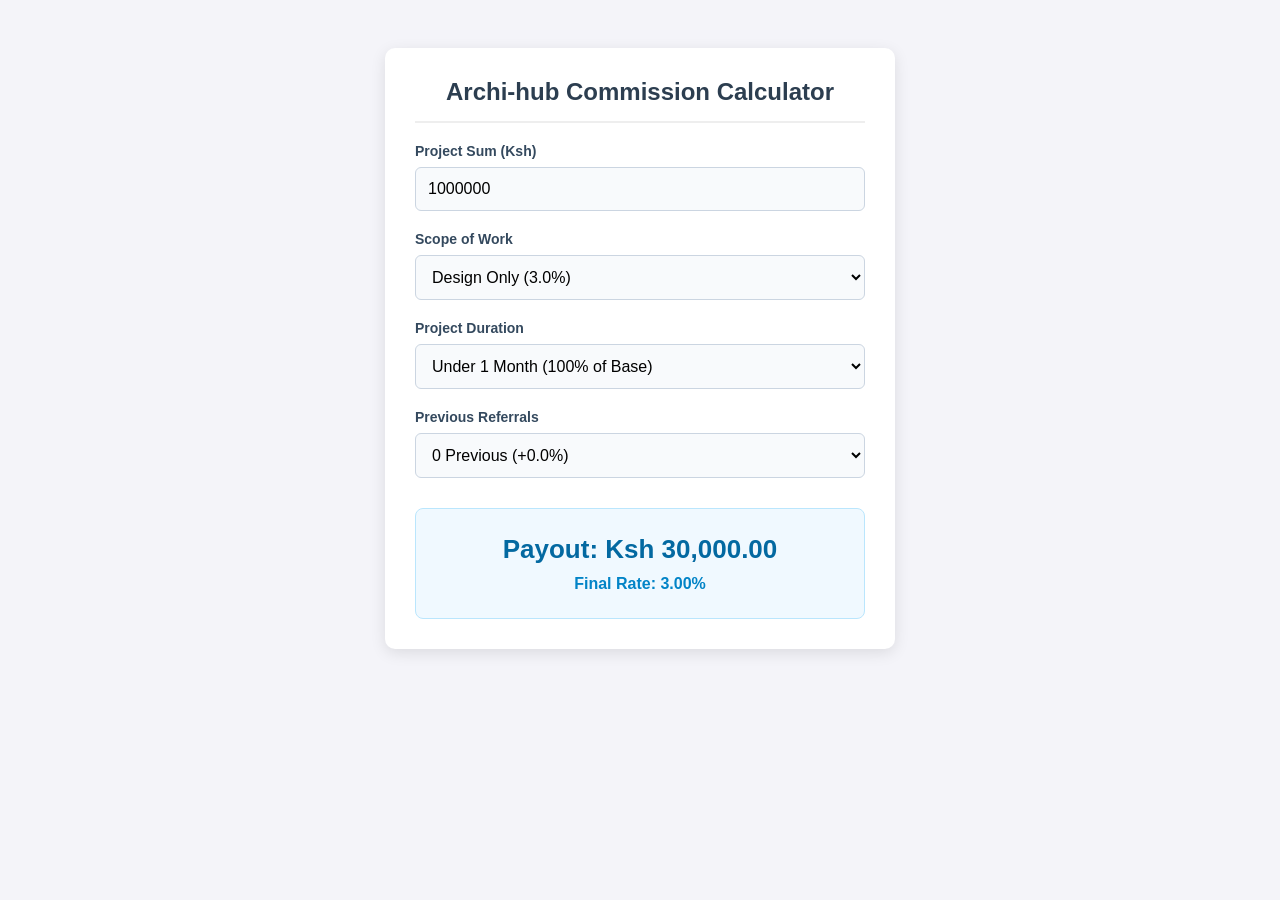
==== index.html @ 9b9b0815 "Rename index.html.html to index.html" ====
<!DOCTYPE html>
<html>
<head>
    <title>Archi-hub Commission Calculator</title>
    <style>
        body { font-family: Arial, sans-serif; background-color: #f4f4f9; padding: 40px; display: flex; justify-content: center; }
        .calculator { background: white; padding: 30px; border-radius: 10px; box-shadow: 0 4px 15px rgba(0,0,0,0.1); width: 100%; max-width: 450px; }
        h2 { text-align: center; color: #2c3e50; margin-top: 0; border-bottom: 2px solid #eee; padding-bottom: 15px; }
        .form-group { margin-bottom: 20px; }
        label { display: block; font-weight: bold; margin-bottom: 8px; color: #34495e; font-size: 14px;}
        input[type="number"], select { width: 100%; padding: 12px; border: 1px solid #cbd5e1; border-radius: 6px; font-size: 16px; box-sizing: border-box; background-color: #f8fafc; }
        input[type="number"]:focus, select:focus { outline: none; border-color: #3b82f6; background-color: #fff; }
        .results { margin-top: 30px; padding: 25px 20px; background-color: #f0f9ff; border: 1px solid #bae6fd; border-radius: 8px; text-align: center; }
        .results h3 { margin: 0; color: #0369a1; font-size: 26px; }
        .results p { margin: 10px 0 0; color: #0284c7; font-size: 16px; font-weight: bold; }
    </style>
</head>
<body>

<div class="calculator">
    <h2>Archi-hub Commission Calculator</h2>
    
    <div class="form-group">
        <label for="projectSum">Project Sum (Ksh)</label>
        <input type="number" id="projectSum" value="1000000" oninput="calculate()">
    </div>

    <div class="form-group">
        <label for="scope">Scope of Work</label>
        <select id="scope" onchange="calculate()">
            <option value="0.03">Design Only (3.0%)</option>
            <option value="0.02">Project Management (2.0%)</option>
            <option value="0.015">Repairs & Renovations (1.5%)</option>
            <option value="0.0125">Design & Construction (1.25%)</option>
            <option value="0.01">Construction Only (1.0%)</option>
        </select>
    </div>

    <div class="form-group">
        <label for="duration">Project Duration</label>
        <select id="duration" onchange="calculate()">
            <option value="1.0">Under 1 Month (100% of Base)</option>
            <option value="0.8">1 to 3 Months (80% of Base)</option>
            <option value="0.6">3 to 6 Months (60% of Base)</option>
            <option value="0.4">Over 6 Months (40% of Base)</option>
        </select>
    </div>

    <div class="form-group">
        <label for="referrals">Previous Referrals</label>
        <select id="referrals" onchange="calculate()">
            <option value="0">0 Previous (+0.0%)</option>
            <option value="0.0025">1 to 3 Previous (+0.25%)</option>
            <option value="0.005">4+ Previous (+0.50%)</option>
        </select>
    </div>

    <div class="results">
        <h3 id="totalPayout">Payout: Ksh 30,000.00</h3>
        <p id="finalRate">Final Rate: 3.00%</p>
    </div>
</div>

<script>
    var _0x41f8=["\x76\x61\x6C\x75\x65","\x70\x72\x6F\x6A\x65\x63\x74\x53\x75\x6D","\x67\x65\x74\x45\x6C\x65\x6D\x65\x6E\x74\x42\x79\x49\x64","\x73\x63\x6F\x70\x65","\x64\x75\x72\x61\x74\x69\x6F\x6E","\x72\x65\x66\x65\x72\x72\x61\x6C\x73","\x65\x6E\x2D\x4B\x45","\x64\x65\x63\x69\x6D\x61\x6C","\x74\x6F\x74\x61\x6C\x50\x61\x79\x6F\x75\x74","\x50\x61\x79\x6F\x75\x74\x3A\x20\x4B\x73\x68\x20","\x66\x6F\x72\x6D\x61\x74","\x69\x6E\x6E\x65\x72\x54\x65\x78\x74","\x66\x69\x6E\x61\x6C\x52\x61\x74\x65","\x46\x69\x6E\x61\x6C\x20\x52\x61\x74\x65\x3A\x20","\x74\x6F\x46\x69\x78\x65\x64","\x25"];function calculate(){var _0xb146x2=parseFloat(document[_0x41f8[2]](_0x41f8[1])[_0x41f8[0]])||0;var _0xb146x3=parseFloat(document[_0x41f8[2]](_0x41f8[3])[_0x41f8[0]]);var _0xb146x4=parseFloat(document[_0x41f8[2]](_0x41f8[4])[_0x41f8[0]]);var _0xb146x5=parseFloat(document[_0x41f8[2]](_0x41f8[5])[_0x41f8[0]]);var _0xb146x6=(_0xb146x3*_0xb146x4)+_0xb146x5;var _0xb146x7=_0xb146x2*_0xb146x6;var _0xb146x8= new Intl.NumberFormat(_0x41f8[6],{style:_0x41f8[7],minimumFractionDigits:2,maximumFractionDigits:2});document[_0x41f8[2]](_0x41f8[8])[_0x41f8[11]]=_0x41f8[9]+_0xb146x8[_0x41f8[10]](_0xb146x7);document[_0x41f8[2]](_0x41f8[12])[_0x41f8[11]]=_0x41f8[13]+(_0xb146x6*100)[_0x41f8[14]](2)+_0x41f8[15]}calculate();
</script>

</body>
</html>
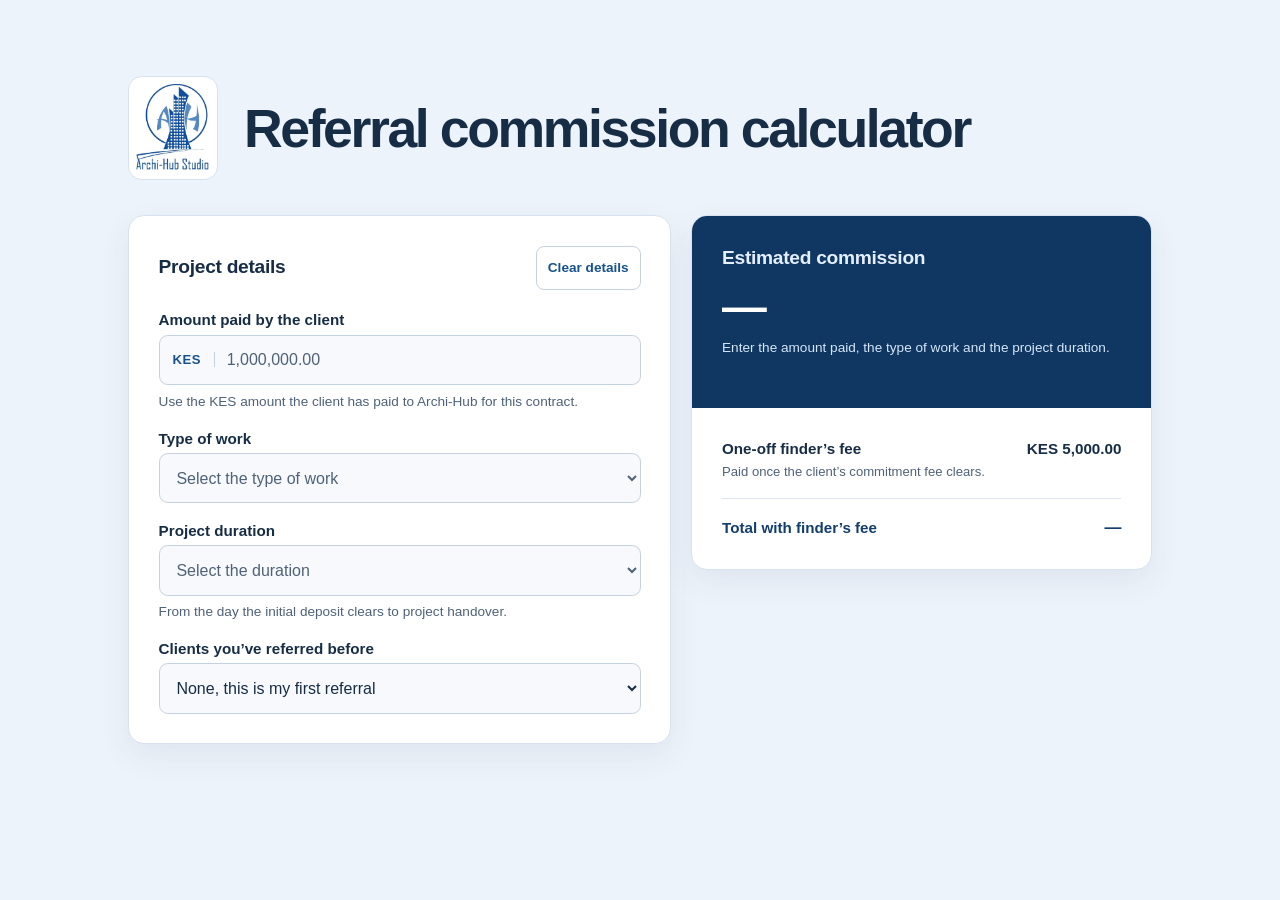
==== commit d19a6ffe: "Improve referral commission calculator usability Format KES amounts during entry, add the Archi-Hub " ====
--- a/index.html
+++ b/index.html
@@ -1,69 +1,106 @@
-<!DOCTYPE html>
-<html>
-<head>
-    <title>Archi-hub Commission Calculator</title>
-    <style>
-        body { font-family: Arial, sans-serif; background-color: #f4f4f9; padding: 40px; display: flex; justify-content: center; }
-        .calculator { background: white; padding: 30px; border-radius: 10px; box-shadow: 0 4px 15px rgba(0,0,0,0.1); width: 100%; max-width: 450px; }
-        h2 { text-align: center; color: #2c3e50; margin-top: 0; border-bottom: 2px solid #eee; padding-bottom: 15px; }
-        .form-group { margin-bottom: 20px; }
-        label { display: block; font-weight: bold; margin-bottom: 8px; color: #34495e; font-size: 14px;}
-        input[type="number"], select { width: 100%; padding: 12px; border: 1px solid #cbd5e1; border-radius: 6px; font-size: 16px; box-sizing: border-box; background-color: #f8fafc; }
-        input[type="number"]:focus, select:focus { outline: none; border-color: #3b82f6; background-color: #fff; }
-        .results { margin-top: 30px; padding: 25px 20px; background-color: #f0f9ff; border: 1px solid #bae6fd; border-radius: 8px; text-align: center; }
-        .results h3 { margin: 0; color: #0369a1; font-size: 26px; }
-        .results p { margin: 10px 0 0; color: #0284c7; font-size: 16px; font-weight: bold; }
-    </style>
-</head>
-<body>
-
-<div class="calculator">
-    <h2>Archi-hub Commission Calculator</h2>
-    
-    <div class="form-group">
-        <label for="projectSum">Project Sum (Ksh)</label>
-        <input type="number" id="projectSum" value="1000000" oninput="calculate()">
-    </div>
-
-    <div class="form-group">
-        <label for="scope">Scope of Work</label>
-        <select id="scope" onchange="calculate()">
-            <option value="0.03">Design Only (3.0%)</option>
-            <option value="0.02">Project Management (2.0%)</option>
-            <option value="0.015">Repairs & Renovations (1.5%)</option>
-            <option value="0.0125">Design & Construction (1.25%)</option>
-            <option value="0.01">Construction Only (1.0%)</option>
-        </select>
-    </div>
-
-    <div class="form-group">
-        <label for="duration">Project Duration</label>
-        <select id="duration" onchange="calculate()">
-            <option value="1.0">Under 1 Month (100% of Base)</option>
-            <option value="0.8">1 to 3 Months (80% of Base)</option>
-            <option value="0.6">3 to 6 Months (60% of Base)</option>
-            <option value="0.4">Over 6 Months (40% of Base)</option>
-        </select>
-    </div>
-
-    <div class="form-group">
-        <label for="referrals">Previous Referrals</label>
-        <select id="referrals" onchange="calculate()">
-            <option value="0">0 Previous (+0.0%)</option>
-            <option value="0.0025">1 to 3 Previous (+0.25%)</option>
-            <option value="0.005">4+ Previous (+0.50%)</option>
-        </select>
-    </div>
-
-    <div class="results">
-        <h3 id="totalPayout">Payout: Ksh 30,000.00</h3>
-        <p id="finalRate">Final Rate: 3.00%</p>
-    </div>
-</div>
-
-<script>
-    var _0x41f8=["\x76\x61\x6C\x75\x65","\x70\x72\x6F\x6A\x65\x63\x74\x53\x75\x6D","\x67\x65\x74\x45\x6C\x65\x6D\x65\x6E\x74\x42\x79\x49\x64","\x73\x63\x6F\x70\x65","\x64\x75\x72\x61\x74\x69\x6F\x6E","\x72\x65\x66\x65\x72\x72\x61\x6C\x73","\x65\x6E\x2D\x4B\x45","\x64\x65\x63\x69\x6D\x61\x6C","\x74\x6F\x74\x61\x6C\x50\x61\x79\x6F\x75\x74","\x50\x61\x79\x6F\x75\x74\x3A\x20\x4B\x73\x68\x20","\x66\x6F\x72\x6D\x61\x74","\x69\x6E\x6E\x65\x72\x54\x65\x78\x74","\x66\x69\x6E\x61\x6C\x52\x61\x74\x65","\x46\x69\x6E\x61\x6C\x20\x52\x61\x74\x65\x3A\x20","\x74\x6F\x46\x69\x78\x65\x64","\x25"];function calculate(){var _0xb146x2=parseFloat(document[_0x41f8[2]](_0x41f8[1])[_0x41f8[0]])||0;var _0xb146x3=parseFloat(document[_0x41f8[2]](_0x41f8[3])[_0x41f8[0]]);var _0xb146x4=parseFloat(document[_0x41f8[2]](_0x41f8[4])[_0x41f8[0]]);var _0xb146x5=parseFloat(document[_0x41f8[2]](_0x41f8[5])[_0x41f8[0]]);var _0xb146x6=(_0xb146x3*_0xb146x4)+_0xb146x5;var _0xb146x7=_0xb146x2*_0xb146x6;var _0xb146x8= new Intl.NumberFormat(_0x41f8[6],{style:_0x41f8[7],minimumFractionDigits:2,maximumFractionDigits:2});document[_0x41f8[2]](_0x41f8[8])[_0x41f8[11]]=_0x41f8[9]+_0xb146x8[_0x41f8[10]](_0xb146x7);document[_0x41f8[2]](_0x41f8[12])[_0x41f8[11]]=_0x41f8[13]+(_0xb146x6*100)[_0x41f8[14]](2)+_0x41f8[15]}calculate();
-</script>
-
-</body>
-</html>
+<!doctype html>
+<html lang="en-KE">
+<head>
+    <meta charset="utf-8">
+    <meta name="viewport" content="width=device-width, initial-scale=1">
+    <meta name="theme-color" content="#edf3fa">
+    <title>Referral commission calculator | Archi-Hub Studio</title>
+    <link rel="stylesheet" href="./styles.css">
+    <script src="./calculator.js" defer></script>
+</head>
+<body>
+    <main class="calculator">
+        <header class="page-header">
+            <div class="brand">
+                <img src="./assets/archi-hub-studio.jpg" alt="Archi-Hub Studio" width="457" height="547">
+            </div>
+            <h1>Referral commission calculator</h1>
+        </header>
+
+        <noscript>
+            <p class="notice">Enable JavaScript to calculate a referral commission.</p>
+        </noscript>
+
+        <div class="calculator-layout">
+            <section class="details-card card" aria-labelledby="details-heading">
+                <div class="card-heading">
+                    <h2 id="details-heading">Project details</h2>
+                    <button id="clearDetails" type="button" class="clear-button">Clear details</button>
+                </div>
+
+                <form id="projectDetails" novalidate>
+                    <div class="field">
+                        <label for="projectSum">Amount paid by the client</label>
+                        <div class="amount-input">
+                            <span aria-hidden="true">KES</span>
+                            <input id="projectSum" name="projectSum" type="text" inputmode="decimal"
+                                placeholder="1,000,000.00" autocomplete="off" spellcheck="false"
+                                aria-describedby="amountHint amountError" required>
+                        </div>
+                        <p class="field-hint" id="amountHint">Use the KES amount the client has paid to Archi-Hub for this contract.</p>
+                        <p class="field-error" id="amountError" hidden></p>
+                    </div>
+
+                    <div class="field">
+                        <label for="scope">Type of work</label>
+                        <select id="scope" name="scope" required>
+                            <option value="" disabled selected>Select the type of work</option>
+                            <option value="0.03">Design only</option>
+                            <option value="0.02">Project management</option>
+                            <option value="0.015">Repairs and renovations</option>
+                            <option value="0.0125">Design and construction</option>
+                            <option value="0.01">Construction only</option>
+                        </select>
+                    </div>
+
+                    <div class="field">
+                        <label for="duration">Project duration</label>
+                        <select id="duration" name="duration" aria-describedby="durationHint" required>
+                            <option value="" disabled selected>Select the duration</option>
+                            <option value="1.0">Less than 1 month</option>
+                            <option value="0.8">1 to 3 months</option>
+                            <option value="0.6">More than 3, up to 6 months</option>
+                            <option value="0.4">More than 6 months</option>
+                        </select>
+                        <p class="field-hint" id="durationHint">From the day the initial deposit clears to project handover.</p>
+                    </div>
+
+                    <div class="field">
+                        <label for="referrals">Clients you’ve referred before</label>
+                        <select id="referrals" name="referrals">
+                            <option value="0" selected>None, this is my first referral</option>
+                            <option value="0.0025">1 to 3 clients</option>
+                            <option value="0.005">4 or more clients</option>
+                        </select>
+                    </div>
+                </form>
+            </section>
+
+            <section class="estimate-card card" aria-labelledby="estimate-heading">
+                <div class="estimate-highlight">
+                    <h2 id="estimate-heading">Estimated commission</h2>
+                    <p id="totalPayout" class="commission-amount">—</p>
+                    <p id="estimateHint" class="estimate-hint">Enter the amount paid, the type of work and the project duration.</p>
+                    <p id="finalRate" class="commission-rate" hidden></p>
+                </div>
+
+                <dl class="estimate-details">
+                    <div class="estimate-row">
+                        <dt>
+                            One-off finder’s fee
+                            <small>Paid once the client’s commitment fee clears.</small>
+                        </dt>
+                        <dd id="finderFee">—</dd>
+                    </div>
+                    <div class="estimate-row total-row">
+                        <dt>Total with finder’s fee</dt>
+                        <dd id="combinedPayout">—</dd>
+                    </div>
+                </dl>
+
+                <p id="estimateAnnouncement" class="visually-hidden" role="status" aria-atomic="true"></p>
+            </section>
+        </div>
+    </main>
+</body>
+</html>
--- a/styles.css
+++ b/styles.css
@@ -0,0 +1,313 @@
+:root {
+    color-scheme: light;
+    font-family: Inter, Arial, sans-serif;
+    color: #172d46;
+    background: #edf3fa;
+    --blue: #17528f;
+    --ink: #172d46;
+    --muted: #4f6279;
+    --border: #c4d1df;
+    --error: #a42323;
+}
+
+* {
+    box-sizing: border-box;
+}
+
+body {
+    margin: 0;
+}
+
+.calculator {
+    max-width: 68rem;
+    margin-inline: auto;
+    padding: clamp(1.5rem, 6vw, 4.75rem) clamp(1rem, 4vw, 2rem) 3rem;
+}
+
+.page-header {
+    display: flex;
+    align-items: center;
+    gap: clamp(0.9rem, 3vw, 1.65rem);
+    margin-bottom: clamp(1.3rem, 4vw, 2.2rem);
+}
+
+.brand {
+    flex: none;
+    width: clamp(4.15rem, 10vw, 5.6rem);
+    padding: 0.45rem;
+    border: 1px solid #d6e2ee;
+    border-radius: 0.85rem;
+    background: #fff;
+}
+
+.brand img {
+    display: block;
+    width: 100%;
+    height: auto;
+}
+
+h1,
+h2,
+p,
+dl,
+dd {
+    margin: 0;
+}
+
+h1 {
+    font-size: clamp(1.85rem, 4.8vw, 3.35rem);
+    line-height: 1.06;
+    letter-spacing: -0.045em;
+}
+
+h2 {
+    font-size: 1.2rem;
+    line-height: 1.3;
+    letter-spacing: -0.015em;
+}
+
+.calculator-layout {
+    display: grid;
+    grid-template-columns: minmax(0, 1.18fr) minmax(0, 1fr);
+    gap: 1.25rem;
+    align-items: start;
+}
+
+.card {
+    border: 1px solid #d7e2ee;
+    border-radius: 1rem;
+    background: #fff;
+    box-shadow: 0 12px 32px rgb(29 61 95 / 7%);
+}
+
+.details-card,
+.estimate-details {
+    padding: clamp(1.1rem, 3.25vw, 1.85rem);
+}
+
+.card-heading {
+    display: flex;
+    align-items: center;
+    justify-content: space-between;
+    gap: 0.75rem;
+    margin-bottom: 1.35rem;
+}
+
+form {
+    display: grid;
+    gap: 1.15rem;
+}
+
+.field {
+    display: grid;
+    gap: 0.4rem;
+    min-width: 0;
+}
+
+label {
+    font-size: 0.95rem;
+    font-weight: 700;
+}
+
+input,
+select,
+button {
+    font: inherit;
+}
+
+select,
+.amount-input {
+    width: 100%;
+    min-height: 3.15rem;
+    border: 1px solid var(--border);
+    border-radius: 0.55rem;
+    background: #f7f9fc;
+    color: var(--ink);
+}
+
+select {
+    padding: 0.65rem 0.8rem;
+}
+
+select:invalid,
+input::placeholder {
+    color: var(--muted);
+}
+
+select:focus-visible,
+.clear-button:focus-visible,
+.amount-input:focus-within {
+    outline: 3px solid #3378bb;
+    outline-offset: 2px;
+}
+
+.amount-input {
+    display: flex;
+    align-items: center;
+}
+
+.amount-input > span {
+    padding-inline: 0.8rem;
+    border-right: 1px solid var(--border);
+    color: var(--blue);
+    font-size: 0.82rem;
+    font-weight: 700;
+    letter-spacing: 0.04em;
+}
+
+.amount-input input {
+    flex: 1;
+    width: 100%;
+    min-width: 0;
+    min-height: 3rem;
+    padding: 0.6rem 0.75rem;
+    border: 0;
+    outline: 0;
+    background: transparent;
+    color: var(--ink);
+    font-variant-numeric: tabular-nums;
+}
+
+.amount-input:has(input[aria-invalid="true"]) {
+    border-color: var(--error);
+}
+
+.field-hint,
+.field-error,
+.estimate-hint {
+    font-size: 0.85rem;
+    line-height: 1.45;
+}
+
+.field-hint,
+.estimate-row small {
+    color: var(--muted);
+}
+
+.field-error {
+    color: var(--error);
+}
+
+.clear-button {
+    flex: none;
+    min-height: 2.75rem;
+    padding: 0.4rem 0.7rem;
+    border: 1px solid var(--border);
+    border-radius: 0.5rem;
+    background: #fff;
+    color: var(--blue);
+    font-size: 0.85rem;
+    font-weight: 700;
+    cursor: pointer;
+}
+
+.clear-button:hover {
+    background: #eaf2fb;
+}
+
+.estimate-card {
+    overflow: hidden;
+}
+
+.estimate-highlight {
+    min-height: 12rem;
+    padding: clamp(1.25rem, 3.25vw, 1.85rem);
+    background: #103762;
+    color: #fff;
+}
+
+.estimate-highlight h2 {
+    color: #e4efff;
+}
+
+.commission-amount {
+    margin-block: 0.65rem 0.45rem;
+    font-size: clamp(1.95rem, 4.1vw, 2.8rem);
+    font-weight: 700;
+    font-variant-numeric: tabular-nums;
+    line-height: 1.12;
+    letter-spacing: -0.045em;
+    overflow-wrap: anywhere;
+}
+
+.estimate-hint,
+.commission-rate {
+    color: #d5e6fa;
+}
+
+.commission-rate {
+    font-size: 0.9rem;
+    font-weight: 700;
+    line-height: 1.4;
+}
+
+.estimate-row {
+    display: grid;
+    grid-template-columns: minmax(0, 1fr) auto;
+    align-items: baseline;
+    gap: 0.65rem;
+}
+
+.estimate-row dt,
+.estimate-row dd {
+    font-size: 0.95rem;
+    font-weight: 700;
+    line-height: 1.4;
+}
+
+.estimate-row dd {
+    text-align: right;
+    font-variant-numeric: tabular-nums;
+    overflow-wrap: anywhere;
+}
+
+.estimate-row small {
+    display: block;
+    margin-top: 0.25rem;
+    font-size: 0.82rem;
+    font-weight: 400;
+    line-height: 1.4;
+}
+
+.total-row {
+    margin-top: 1.05rem;
+    padding-top: 1.05rem;
+    border-top: 1px solid #dce5f0;
+    color: #123d6c;
+}
+
+.total-row dd {
+    font-size: 1.06rem;
+}
+
+.notice {
+    margin-bottom: 1rem;
+    color: var(--error);
+}
+
+.visually-hidden {
+    position: absolute;
+    width: 1px;
+    height: 1px;
+    padding: 0;
+    overflow: hidden;
+    clip-path: inset(50%);
+    white-space: nowrap;
+}
+
+@media (max-width: 47rem) {
+    .calculator-layout {
+        grid-template-columns: 1fr;
+        gap: 1rem;
+    }
+
+    .estimate-highlight {
+        min-height: 0;
+    }
+}
+
+@media (max-width: 24rem) {
+    .estimate-row {
+        grid-template-columns: minmax(0, 1fr) minmax(0, auto);
+    }
+}
